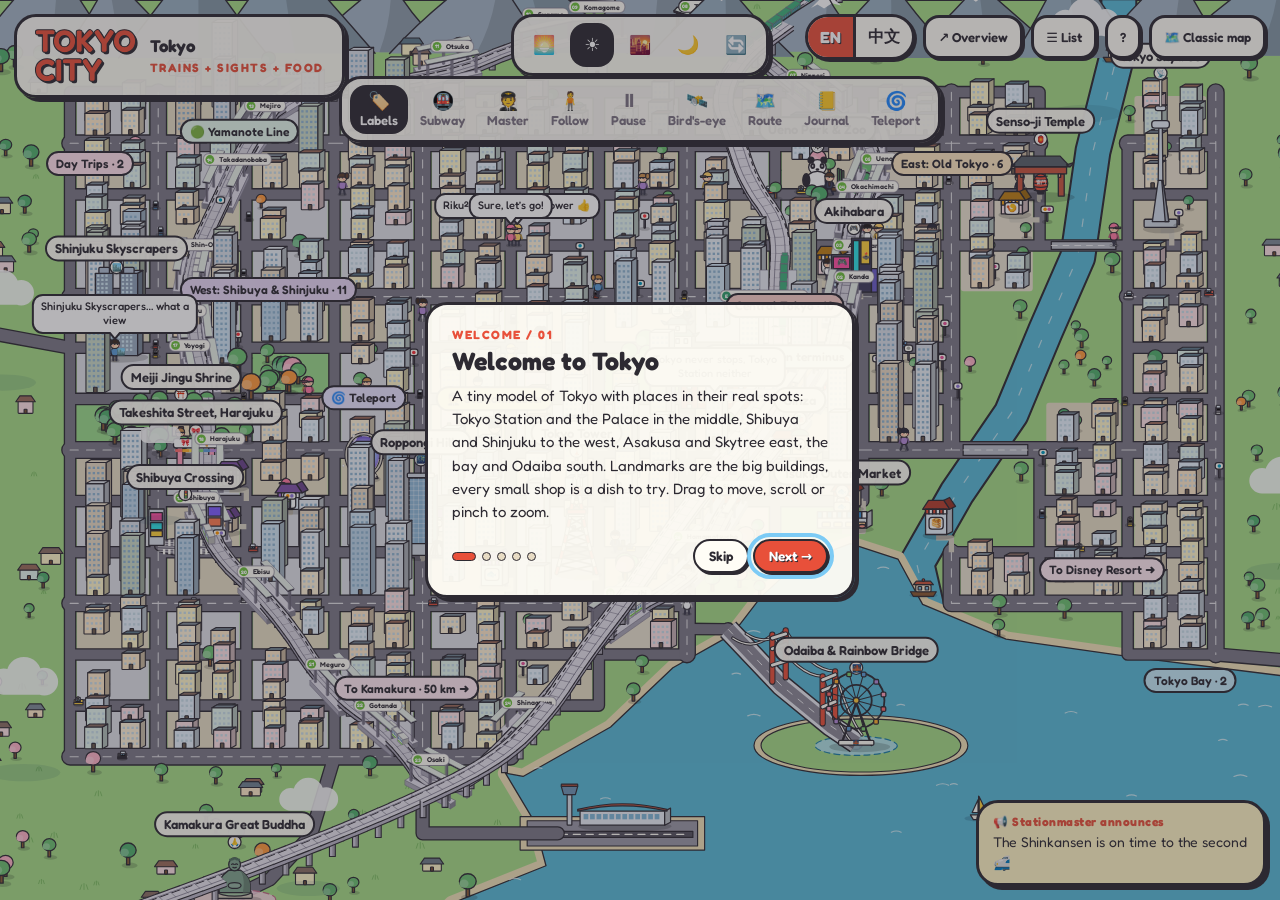
==== living/index.html @ ee7f61e7 "Hello Tokyo: cartoon map site plus living city with Tokyo Tower, subway and Shinkansen" ====
<!doctype html>
<html lang="en">
<head>
  <meta charset="utf-8">
  <meta name="viewport" content="width=device-width, initial-scale=1, maximum-scale=1, viewport-fit=cover">
  <title>Tokyo City · a living cartoon map of sights, trains &amp; food</title>
  <meta name="description" content="Wander a tiny cartoon model of Tokyo: Tokyo Tower, the Yamanote loop, bullet trains at Tokyo Station, a see-through subway map, and little people eating their way around.">
  <meta name="theme-color" content="#58b9d6">
  <link rel="icon" href="data:image/svg+xml,%3Csvg xmlns='http://www.w3.org/2000/svg' viewBox='0 0 100 100'%3E%3Ctext y='.9em' font-size='90'%3E%F0%9F%97%BC%3C/text%3E%3C/svg%3E">
  <link rel="preconnect" href="https://fonts.googleapis.com">
  <link rel="preconnect" href="https://fonts.gstatic.com" crossorigin>
  <link href="https://fonts.googleapis.com/css2?family=Fredoka:wght@400;500;600;700&display=swap" rel="stylesheet">
  <link rel="stylesheet" href="living.css?v=1">
</head>
<body>
  <canvas id="cv" role="img" data-i18n-aria="canvasAria" aria-label="Interactive illustrated map of Tokyo with the Yamanote loop, the Shinkansen and the subway"></canvas>

  <div id="logo" class="ui glass">
    <div class="big">TOKYO<br>CITY</div>
    <div class="sub"><b data-i18n="logoTag">Tokyo</b><span data-i18n="logoSub">Trains + Sights + Food</span></div>
  </div>

  <div id="tod" class="ui glass" role="group" aria-label="Time of day"></div>

  <div id="tools" class="ui glass" role="toolbar">
    <button class="tb on" id="bLabel" aria-pressed="true"><span class="i">🏷️</span><span data-tool="labels">Labels</span></button>
    <button class="tb" id="bSubway" aria-pressed="false"><span class="i">🚇</span><span data-tool="subway">Subway</span></button>
    <button class="tb" id="bMaster" aria-pressed="false"><span class="i">🧑‍✈️</span><span data-tool="master">Master</span></button>
    <button class="tb" id="bFollow" aria-pressed="false"><span class="i">🧍</span><span data-tool="follow">Follow</span></button>
    <button class="tb" id="bPause" aria-pressed="false"><span class="i" id="pauseIcon">⏸</span><span id="pauseTx" data-tool="pause">Pause</span></button>
    <button class="tb" id="bBird" aria-pressed="false"><span class="i">🛰️</span><span data-tool="bird">Bird's-eye</span></button>
    <button class="tb" id="bPlan" aria-pressed="false"><span class="i">🗺️</span><span data-tool="plan">Route</span></button>
    <button class="tb" id="bLog" aria-pressed="false"><span class="i">📒</span><span data-tool="log">Journal</span></button>
  </div>

  <div id="right" class="ui">
    <div class="lang" role="group" data-i18n-aria="langAria" aria-label="Language">
      <button type="button" data-lang="en" aria-pressed="true">EN</button><button type="button" data-lang="zh" aria-pressed="false">中文</button>
    </div>
    <button class="tb" id="bAll" data-i18n="overview">↗ Overview</button>
    <button class="tb" id="bList" data-i18n="list" aria-expanded="false">☰ List</button>
    <button class="tb" id="bHelp" aria-label="Help">?</button>
    <a class="tb" id="bClassic" href="../index.html" data-i18n="classic">🗺️ Classic map</a>
  </div>

  <div id="follow" class="ui glass" aria-live="polite"></div>

  <div id="decree" class="ui glass"><b data-i18n="decreeTitle">📢 Stationmaster announces</b><span id="decreeTx"></span></div>

  <div id="subLegend" class="ui glass" aria-hidden="true"></div>

  <aside id="drawer" class="ui glass" aria-label="Places">
    <input id="q" type="search" data-i18n-ph="search" placeholder="🔍 Search places, notes…" autocomplete="off">
    <div id="cats"></div>
    <div id="list"></div>
  </aside>

  <aside id="log" class="ui glass"><h5 data-i18n="logTitle">City journal</h5><div id="logs" aria-live="off"></div></aside>

  <section id="card" class="ui glass" aria-live="polite"></section>

  <aside id="plan" class="ui glass" aria-label="Route planner">
    <div class="ph"><b data-i18n="planTitle">🗺️ Route planner</b><button id="pclose" type="button" aria-label="Close">×</button></div>
    <div class="pset">
      <label><span data-i18n="pStart">Start time</span><input type="time" id="pTime" value="09:30"></label>
      <label><span data-i18n="pFrom">Start from</span><select id="pFrom"></select></label>
      <label><span data-i18n="pMode">Travel</span><select id="pMode"></select></label>
      <label><span data-i18n="pPace">Pace</span><select id="pPace"></select></label>
    </div>
    <div class="pbar"><span id="pCount"></span><span><button class="btn" id="pFav" type="button" data-i18n="useFavs">⭐ Add favorites</button> <button class="btn" id="pClear" type="button" data-i18n="clear">Clear</button></span></div>
    <div id="pList"></div>
    <div class="pgo"><button class="btn pri" id="pGo" type="button" data-i18n="go">✨ Auto-plan route</button></div>
    <div id="pOut" aria-live="polite"></div>
    <p class="pnote" id="pNote"></p>
  </aside>

  <div id="intro" class="ui" role="dialog" aria-modal="true" aria-labelledby="iti">
    <div class="box glass">
      <div class="st" id="ist"></div><h2 id="iti"></h2><p id="itx"></p>
      <div class="row"><div class="dots" id="idt"></div><div><button class="btn" id="iskip" type="button"></button> <button class="btn pri" id="inext" type="button"></button></div></div>
    </div>
  </div>

  <script src="../js/data.js"></script>
  <script src="../js/i18n.js"></script>
  <script src="geo.js"></script>
  <script src="strings.js"></script>
  <script src="teleport.js?v=1"></script>
  <script src="world.js?v=1"></script>
  <script src="draw.js?v=1"></script>
  <script src="transit.js?v=1"></script>
  <script src="ui.js?v=1"></script>
</body>
</html>
---- living/living.css ----
:root {
  --ink: #2d2a32;
  --cream: #fff6e0;
  --paper: #fffdf6;
  --red: #e8503a;
  --yellow: #ffc93c;
  --jade: #3fb68b;
  --sky: #7ccbf5;
  --pink: #ff9ebb;
  --mut: #7a7280;
  --line: #e8dcc4;
  --border: 3px solid var(--ink);
  --shadow: 4px 4px 0 var(--ink);
  --font: 'Fredoka', ui-rounded, 'Yuanti SC', 'PingFang SC', 'Hiragino Sans GB', 'Microsoft YaHei', 'Noto Sans SC', system-ui, sans-serif;
}
*, *::before, *::after { box-sizing: border-box; }
html, body { height: 100%; margin: 0; overflow: hidden; font-family: var(--font); color: var(--ink); background: #58b9d6; -webkit-text-size-adjust: 100%; }
button, input, select { font: inherit; color: inherit; }
canvas { display: block; width: 100vw; height: 100vh; height: 100dvh; touch-action: none; cursor: grab; }
canvas.drag { cursor: grabbing; }
:focus-visible { outline: 4px solid var(--sky); outline-offset: 2px; }

.ui { position: fixed; z-index: 3; }
.glass { background: rgba(255, 253, 246, .95); border: var(--border); border-radius: 22px; box-shadow: var(--shadow); }

/* ----- logo ----- */
#logo { left: 14px; top: 14px; padding: 10px 18px; display: flex; align-items: center; gap: 14px; }
#logo .big { font-weight: 700; color: var(--red); font-size: 32px; line-height: .9; letter-spacing: -.5px; text-shadow: 2px 2px 0 var(--ink); -webkit-text-stroke: 1px var(--ink); }
#logo .sub b { display: block; font-size: 17px; }
#logo .sub span { color: var(--red); font-weight: 700; font-size: 12px; letter-spacing: 1.5px; text-transform: uppercase; }

/* ----- toolbars ----- */
#tod { left: 50%; top: 14px; transform: translateX(-50%); display: flex; gap: 4px; padding: 6px 8px; }
#tools { left: 50%; top: 76px; transform: translateX(-50%); display: flex; gap: 2px; padding: 6px 8px; max-width: calc(100vw - 24px); }
.tb {
  border: 0; background: none; cursor: pointer; border-radius: 16px; padding: 6px 10px; color: var(--mut);
  font-size: 13px; font-weight: 600; display: flex; flex-direction: column; align-items: center; gap: 1px;
  min-width: 54px; min-height: 44px; justify-content: center; text-decoration: none; transition: background .15s, color .15s; white-space: nowrap;
}
.tb .i { font-size: 18px; line-height: 1.1; }
.tb:hover { background: #f6ead0; color: var(--ink); }
.tb.on { background: var(--ink); color: #fff; }
#tod .tb { min-width: 44px; padding: 6px; }

#right { right: 14px; top: 14px; display: flex; gap: 8px; align-items: center; flex-wrap: wrap; justify-content: flex-end; max-width: 52vw; }
#right .tb { flex-direction: row; background: var(--paper); border: var(--border); box-shadow: 2px 2px 0 var(--ink); color: var(--ink); padding: 8px 12px; min-width: 0; }
#right .tb:hover { background: var(--yellow); }
#right .tb[aria-expanded="true"] { background: var(--ink); color: #fff; }
.lang { display: inline-flex; border: var(--border); border-radius: 999px; overflow: hidden; background: var(--paper); box-shadow: 2px 2px 0 var(--ink); }
.lang button { cursor: pointer; border: 0; background: transparent; font-weight: 700; padding: 6px 12px; min-height: 40px; min-width: 44px; }
.lang button + button { border-left: 3px solid var(--ink); }
.lang button[aria-pressed="true"] { background: var(--red); color: #fff; text-shadow: 1px 1px 0 var(--ink); }

/* ----- floating bits ----- */
#follow { left: 50%; top: 144px; transform: translateX(-50%); padding: 6px 8px 6px 16px; font-size: 14px; display: none; align-items: center; gap: 8px; border-radius: 999px; max-width: 92vw; }
#follow.show { display: flex; }
#follow button { cursor: pointer; border: 2px solid var(--ink); background: var(--yellow); border-radius: 999px; padding: 3px 12px; font-weight: 600; min-height: 32px; }
#decree { right: 14px; bottom: 14px; width: 290px; padding: 10px 14px; font-size: 14px; line-height: 1.5; background: #fff3c4; }
#decree b { display: block; color: var(--red); font-size: 12px; letter-spacing: .5px; }

#drawer { right: 14px; top: 76px; width: 330px; max-height: calc(100vh - 100px); max-height: calc(100dvh - 100px); display: none; flex-direction: column; overflow: hidden; }
#drawer.show { display: flex; }
#drawer input { margin: 12px 12px 8px; padding: 9px 14px; border: 2px solid var(--ink); border-radius: 14px; font-size: 14px; background: #fff; }
#cats { display: flex; flex-wrap: wrap; gap: 6px; padding: 0 12px 10px; }
.chip { border: 2px solid var(--ink); border-radius: 99px; padding: 3px 11px; font-size: 12.5px; cursor: pointer; background: #fff; font-weight: 600; min-height: 30px; }
.chip.on { background: var(--ink); color: #fff; }
.chip i { display: inline-block; width: 9px; height: 9px; border-radius: 50%; margin-right: 5px; border: 1.5px solid var(--ink); }
#list { overflow: auto; padding: 0 8px 12px; }
#list h4 { margin: 0; font-size: 11.5px; letter-spacing: 1px; color: var(--mut); padding: 10px 8px 4px; text-transform: uppercase; }
.it { display: flex; align-items: center; gap: 10px; padding: 6px 8px; border-radius: 12px; cursor: pointer; font-size: 14px; width: 100%; border: 0; background: none; text-align: left; }
.it:hover, .it.sel { background: #fff0b8; }
.it .em { flex: none; width: 36px; height: 36px; display: grid; place-items: center; font-size: 19px; border: 2px solid var(--ink); border-radius: 11px; }
.it .tx { flex: 1; min-width: 0; line-height: 1.2; }
.it small { display: block; color: var(--mut); font-size: 12px; }
.it .star { font-size: 14px; }
.empty { padding: 20px; color: var(--mut); text-align: center; }

#log { left: 14px; bottom: 14px; width: 310px; max-height: 260px; padding: 10px 14px; display: none; overflow: hidden; flex-direction: column; }
#log.show { display: flex; }
#log h5 { margin: 0 0 6px; font-size: 14px; }
#logs { overflow: auto; font-size: 13px; line-height: 1.4; }
#logs div { padding: 3px 0; border-bottom: 1px dashed var(--line); }
#logs .own { color: var(--red); }

/* ----- place card ----- */
#card { left: 50%; bottom: 18px; transform: translateX(-50%); width: min(560px, calc(100vw - 24px)); padding: 14px 16px; display: none; gap: 14px; align-items: flex-start; }
#card.show { display: flex; }
#card .sign { flex: none; width: 84px; height: 84px; display: grid; place-items: center; font-size: 42px; border: var(--border); border-radius: 20px; transform: rotate(-4deg); box-shadow: 2px 2px 0 var(--ink); }
#card .body { flex: 1; min-width: 0; }
#card h2 { margin: 0; font-size: 21px; line-height: 1.15; }
#card .sub { color: var(--mut); font-size: 14px; }
#card .tags { margin: 6px 0; display: flex; gap: 6px; flex-wrap: wrap; }
.tag { font-size: 12px; font-weight: 600; padding: 1px 10px; border: 2px solid var(--ink); border-radius: 999px; background: var(--sky); }
#card p { margin: 0 0 6px; font-size: 14.5px; line-height: 1.4; }
#card .tip { font-size: 13.5px; padding: 6px 10px; background: var(--cream); border: 2px dashed var(--ink); border-radius: 12px; }
#card .acts { display: flex; gap: 8px; flex-wrap: wrap; margin-top: 10px; }
#card .x { position: absolute; right: 10px; top: 6px; border: 0; background: none; font-size: 24px; cursor: pointer; color: var(--mut); line-height: 1; min-width: 32px; min-height: 32px; }

.btn {
  display: inline-block; cursor: pointer; text-decoration: none; font-weight: 600; font-size: 13.5px; padding: 6px 14px; min-height: 34px;
  background: var(--paper); border: 2px solid var(--ink); border-radius: 999px; box-shadow: 2px 2px 0 var(--ink); color: var(--ink);
  transition: transform .1s, box-shadow .1s;
}
.btn:hover { background: var(--yellow); }
.btn:active { transform: translate(2px, 2px); box-shadow: 0 0 0 var(--ink); }
.btn.pri { background: var(--red); color: #fff; text-shadow: 1px 1px 0 var(--ink); }
.btn.pri:hover { background: #f06a55; }

/* ----- planner ----- */
#plan { left: 14px; top: 76px; width: 410px; max-height: calc(100vh - 100px); max-height: calc(100dvh - 100px); overflow: auto; display: none; padding: 0 0 14px; z-index: 5; }
#plan.show { display: block; }
#plan .ph { position: sticky; top: 0; background: var(--paper); display: flex; justify-content: space-between; align-items: center; padding: 12px 16px 8px; z-index: 2; border-bottom: 2px solid var(--ink); }
#plan .ph b { font-size: 17px; }
#plan .ph button { border: 0; background: none; font-size: 26px; cursor: pointer; color: var(--mut); min-width: 36px; min-height: 36px; }
.pset { display: grid; grid-template-columns: 1fr 1fr; gap: 8px; padding: 12px 16px; }
.pset label { display: flex; flex-direction: column; font-size: 12px; color: var(--mut); font-weight: 600; gap: 3px; }
.pset input, .pset select { font-size: 14px; padding: 7px 8px; border: 2px solid var(--ink); border-radius: 10px; background: #fff; min-height: 38px; }
.pbar { display: flex; justify-content: space-between; align-items: center; padding: 0 16px 6px; font-size: 13.5px; font-weight: 600; gap: 6px; flex-wrap: wrap; }
#pList { padding: 0 10px; max-height: 280px; overflow: auto; border-top: 2px solid var(--ink); border-bottom: 2px solid var(--ink); }
#pList h4 { margin: 0; font-size: 11.5px; letter-spacing: 1px; color: var(--mut); padding: 10px 6px 4px; display: flex; align-items: center; gap: 6px; text-transform: uppercase; }
#pList h4 i { width: 9px; height: 9px; border-radius: 50%; display: inline-block; border: 1.5px solid var(--ink); }
.pi { display: flex; align-items: center; gap: 8px; padding: 6px; border-radius: 10px; font-size: 14px; cursor: pointer; }
.pi:hover { background: #fff0b8; }
.pi input { width: 18px; height: 18px; accent-color: var(--red); flex: none; }
.pgo { padding: 12px 16px 4px; }
.pgo .btn { width: 100%; padding: 10px; font-size: 15.5px; }
#pOut { padding: 6px 16px; }
#pOut .sum { font-size: 13.5px; background: #fff0b8; border: 2px solid var(--ink); border-radius: 12px; padding: 8px 12px; line-height: 1.5; }
#pOut .warn { font-size: 13px; background: #ffe0d8; border-radius: 10px; padding: 6px 10px; margin-top: 8px; }
#pOut .muted { color: var(--mut); font-size: 13.5px; }
.tl { list-style: none; margin: 8px 0 0; padding: 0; }
.tl .leg { font-size: 12px; color: var(--mut); padding: 2px 0 2px 34px; border-left: 3px dashed var(--red); margin-left: 12px; }
.tl .stop { display: flex; gap: 10px; padding: 6px 0; }
.tl .no { width: 28px; height: 28px; border-radius: 50%; color: #fff; font-weight: 700; display: flex; align-items: center; justify-content: center; flex: none; font-size: 14px; background: var(--red); border: 2px solid var(--ink); text-shadow: 1px 1px 0 var(--ink); }
.tl .tm { font-weight: 700; font-size: 13.5px; }
.tl .tm small { color: var(--mut); font-weight: 500; }
.tl .nm { font-size: 14.5px; font-weight: 600; }
.tl .nm.late { color: #b3261e; }
.tl a { color: var(--red); font-size: 12.5px; }
.pnote { margin: 0; font-size: 11.5px; color: var(--mut); padding: 8px 16px 0; line-height: 1.5; }

/* ----- intro ----- */
#intro { inset: 0; display: none; place-items: center; background: rgba(45, 42, 50, .35); z-index: 20; padding: 12px; }
#intro.show { display: grid; }
#intro .box { width: min(430px, 100%); padding: 22px 24px; }
#intro .st { color: var(--red); font-weight: 700; font-size: 12px; letter-spacing: 1.5px; }
#intro h2 { margin: 4px 0 8px; font-size: 25px; }
#intro p { margin: 0; line-height: 1.55; font-size: 15px; min-height: 5.6em; }
#intro .row { display: flex; justify-content: space-between; align-items: center; margin-top: 16px; gap: 10px; flex-wrap: wrap; }
.dots { display: flex; gap: 6px; }
.dots i { width: 9px; height: 9px; border-radius: 9px; background: var(--line); border: 1.5px solid var(--ink); }
.dots i.on { width: 24px; background: var(--red); }

html[lang="zh-CN"] body { letter-spacing: .02em; }


/* ----- subway legend (shown with the X-ray) ----- */
#subLegend { right: 320px; bottom: 14px; padding: 8px 12px; font-size: 12.5px; display: none; flex-direction: column; gap: 3px; background: rgba(32, 30, 44, .92); color: #fff; border-color: var(--ink); }
#subLegend.on { display: flex; }
#subLegend b { font-size: 12px; letter-spacing: .5px; color: var(--yellow); margin-bottom: 2px; }
#subLegend span { display: flex; align-items: center; gap: 7px; white-space: nowrap; }
#subLegend i { width: 22px; height: 6px; border-radius: 4px; border: 1.5px solid #fff; flex: none; }
#follow b { color: var(--red); }
#log .train { color: #1f7a52; }

/* ----- mobile ----- */
@media (max-width: 820px) {
  #logo { padding: 6px 12px; gap: 10px; left: 8px; top: 8px; }
  #logo .big { font-size: 22px; }
  #logo .sub b { font-size: 13px; }
  #logo .sub span { font-size: 10px; }
  #tod { top: auto; bottom: calc(76px + env(safe-area-inset-bottom)); }
  #tools { top: auto; bottom: calc(10px + env(safe-area-inset-bottom)); max-width: calc(100vw - 16px); overflow-x: auto; }
  .tb { min-width: 52px; }
  #right { top: 8px; right: 8px; max-width: 46vw; gap: 6px; }
  #right .tb { padding: 6px 10px; font-size: 12.5px; }
  #bClassic, #bHelp { display: none; }
  #drawer { left: 8px; right: 8px; width: auto; top: 64px; max-height: 55vh; }
  #card { bottom: calc(138px + env(safe-area-inset-bottom)); padding: 10px 12px; }
  #card .sign { width: 60px; height: 60px; font-size: 30px; border-radius: 16px; }
  #card h2 { font-size: 18px; }
  #card p { font-size: 13.5px; }
  #log { display: none !important; }
  #subLegend { right: auto; left: 8px; bottom: calc(132px + env(safe-area-inset-bottom)); padding: 6px 10px; font-size: 11.5px; }
  #plan { left: 8px; right: 8px; width: auto; top: 8px; bottom: calc(76px + env(safe-area-inset-bottom)); max-height: none; z-index: 8; }
  #pList { max-height: 30vh; }
  #follow { top: auto; bottom: calc(196px + env(safe-area-inset-bottom)); font-size: 13px; }
  #decree { left: 8px; right: auto; top: 62px; bottom: auto; width: auto; max-width: 56vw; font-size: 12px; padding: 6px 10px; }
}
@media (max-width: 820px) and (max-height: 640px) { #decree { display: none; } }
@media (max-width: 480px) { #right .lang button { min-width: 38px; padding: 6px 8px; } }
@media (max-width: 820px) { #tools .tb { min-width: 46px; padding: 6px 5px; font-size: 12px; } #tools { gap: 0; } }
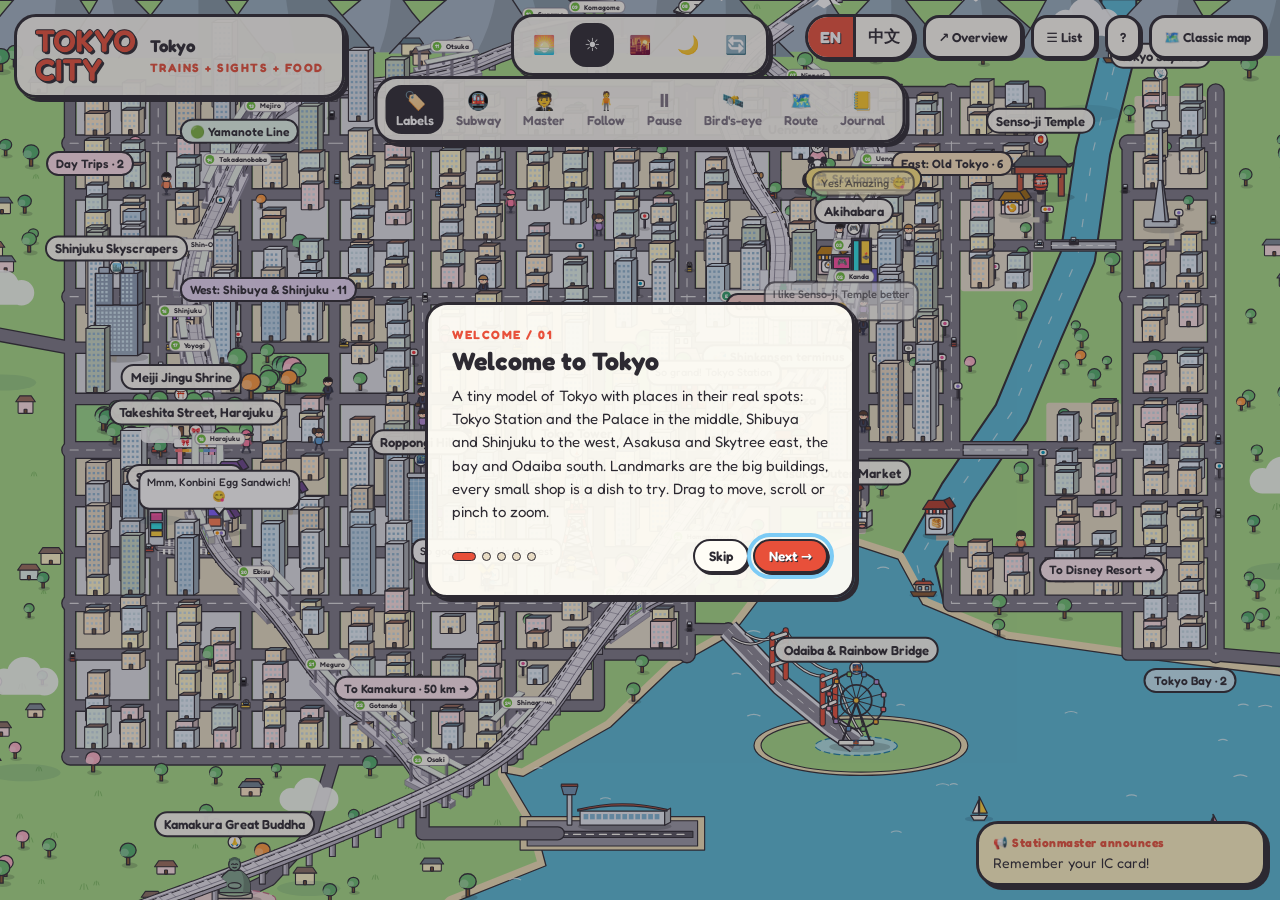
==== commit 509e4247: "Load teleport from the shared teleport site" ====
--- a/living/index.html
+++ b/living/index.html
@@ -85,7 +85,7 @@
   <script src="../js/i18n.js"></script>
   <script src="geo.js"></script>
   <script src="strings.js"></script>
-  <script src="teleport.js?v=1"></script>
+  <script src="https://ruanhoo.github.io/teleport/teleport.js"></script>
   <script src="world.js?v=1"></script>
   <script src="draw.js?v=1"></script>
   <script src="transit.js?v=1"></script>
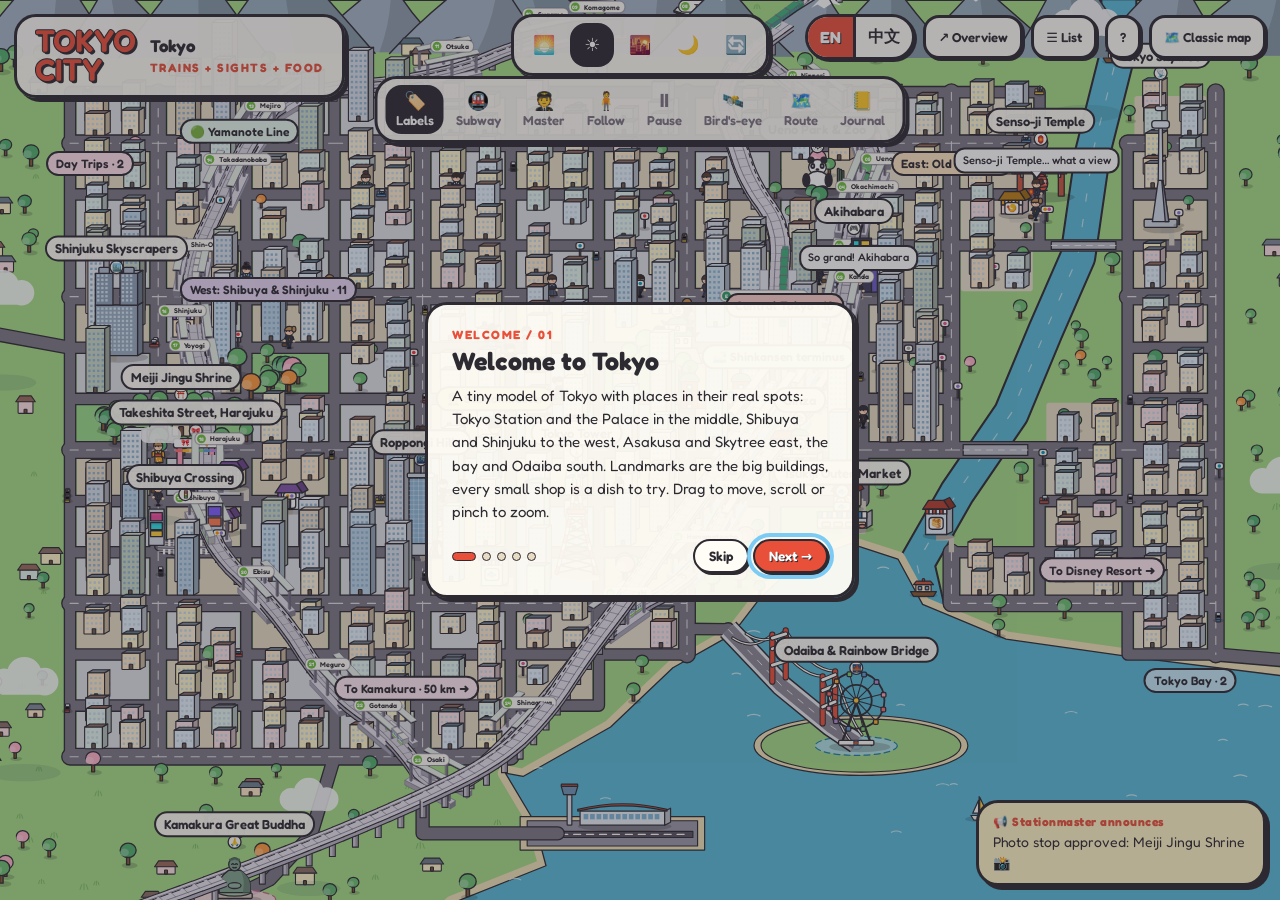
==== commit eb768ba2: "Cache-bust world, draw and transit scripts" ====
--- a/living/index.html
+++ b/living/index.html
@@ -86,9 +86,9 @@
   <script src="geo.js"></script>
   <script src="strings.js"></script>
   <script src="https://ruanhoo.github.io/teleport/teleport.js"></script>
-  <script src="world.js?v=1"></script>
-  <script src="draw.js?v=1"></script>
-  <script src="transit.js?v=1"></script>
+  <script src="world.js?v=2"></script>
+  <script src="draw.js?v=2"></script>
+  <script src="transit.js?v=2"></script>
   <script src="ui.js?v=1"></script>
 </body>
 </html>
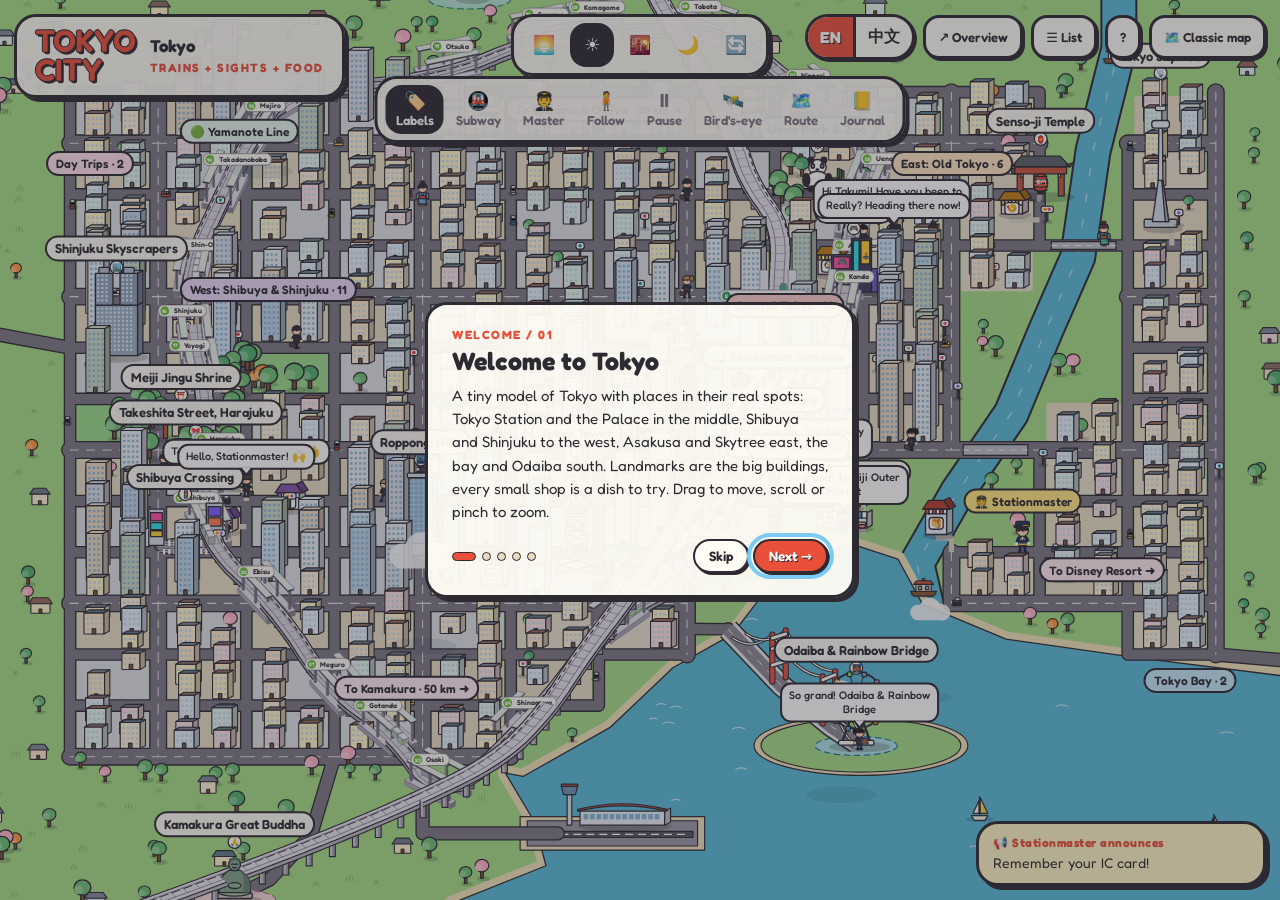
==== commit 32312ddc: "Add Saitama: Omiya Station, The Railway Museum, bonsai village, Kawagoe and Urawa unagi Extends the " ====
--- a/living/index.html
+++ b/living/index.html
@@ -81,14 +81,14 @@
     </div>
   </div>
 
-  <script src="../js/data.js"></script>
-  <script src="../js/i18n.js"></script>
-  <script src="geo.js"></script>
-  <script src="strings.js"></script>
+  <script src="../js/data.js?v=3"></script>
+  <script src="../js/i18n.js?v=3"></script>
+  <script src="geo.js?v=3"></script>
+  <script src="strings.js?v=3"></script>
   <script src="https://ruanhoo.github.io/teleport/teleport.js"></script>
-  <script src="world.js?v=2"></script>
-  <script src="draw.js?v=2"></script>
-  <script src="transit.js?v=2"></script>
-  <script src="ui.js?v=1"></script>
+  <script src="world.js?v=3"></script>
+  <script src="draw.js?v=3"></script>
+  <script src="transit.js?v=3"></script>
+  <script src="ui.js?v=3"></script>
 </body>
 </html>
